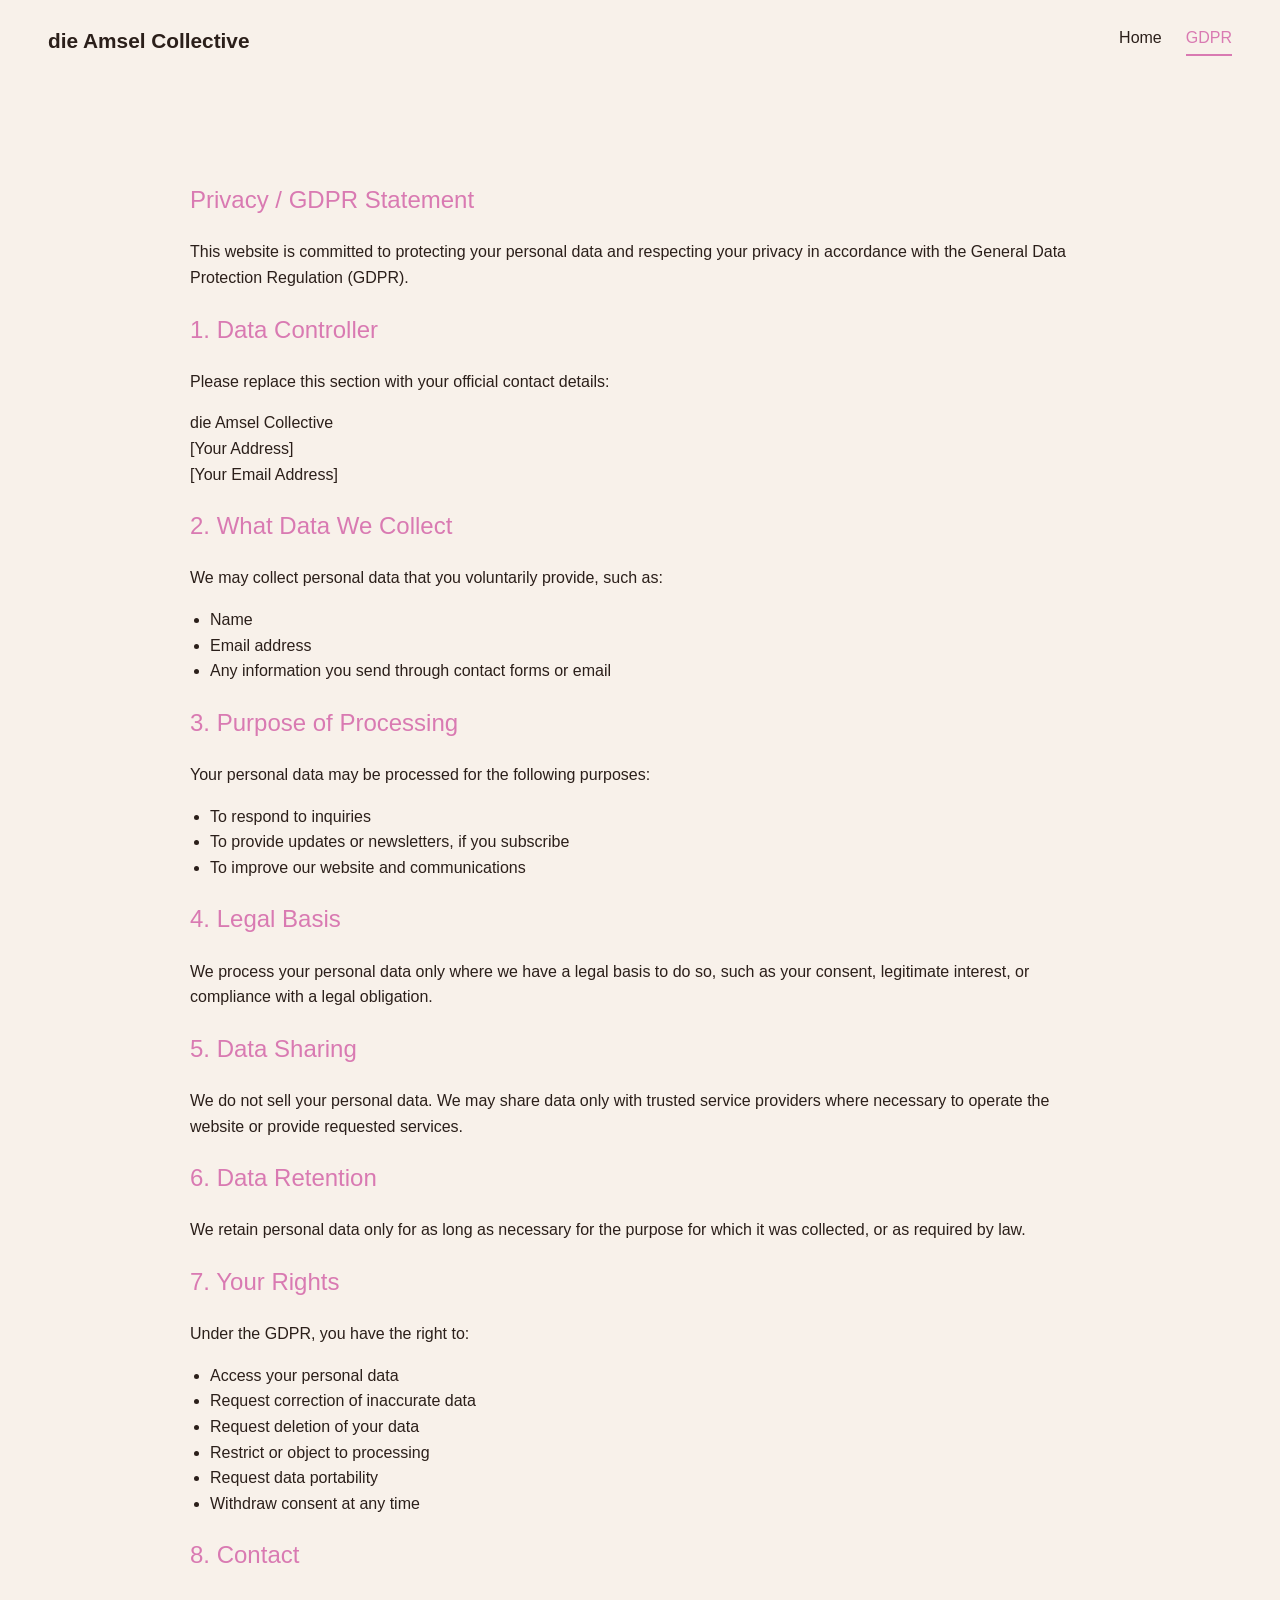
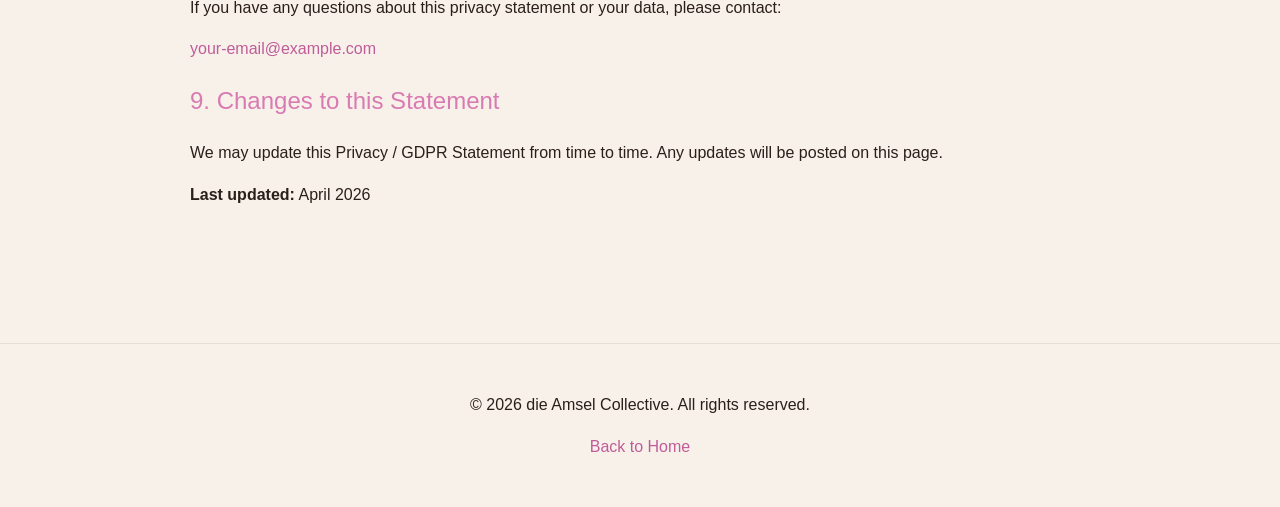
==== gdpr.html @ 1789cdad "Add initial landing page and GDPR page" ====
<!DOCTYPE html>
<html lang="en">
<head>
  <meta charset="UTF-8" />
  <meta name="viewport" content="width=device-width, initial-scale=1.0" />
  <title>GDPR Statement | die Amsel Collective</title>
  <link rel="stylesheet" href="style.css" />
</head>
<body>
  <header class="site-header">
    <div class="logo">
      <a href="index.html">die Amsel Collective</a>
    </div>

    <nav class="nav">
      <a href="index.html">Home</a>
      <a href="gdpr.html" class="active">GDPR</a>
    </nav>
  </header>

  <main class="page-main">
    <section class="content-section">
      <div class="text-block">
        <h1>Privacy / GDPR Statement</h1>

        <p>
          This website is committed to protecting your personal data and
          respecting your privacy in accordance with the General Data Protection
          Regulation (GDPR).
        </p>

        <h2>1. Data Controller</h2>
        <p>
          Please replace this section with your official contact details:
        </p>
        <p>
          die Amsel Collective<br />
          [Your Address]<br />
          [Your Email Address]
        </p>

        <h2>2. What Data We Collect</h2>
        <p>
          We may collect personal data that you voluntarily provide, such as:
        </p>
        <ul>
          <li>Name</li>
          <li>Email address</li>
          <li>Any information you send through contact forms or email</li>
        </ul>

        <h2>3. Purpose of Processing</h2>
        <p>Your personal data may be processed for the following purposes:</p>
        <ul>
          <li>To respond to inquiries</li>
          <li>To provide updates or newsletters, if you subscribe</li>
          <li>To improve our website and communications</li>
        </ul>

        <h2>4. Legal Basis</h2>
        <p>
          We process your personal data only where we have a legal basis to do
          so, such as your consent, legitimate interest, or compliance with a
          legal obligation.
        </p>

        <h2>5. Data Sharing</h2>
        <p>
          We do not sell your personal data. We may share data only with trusted
          service providers where necessary to operate the website or provide
          requested services.
        </p>

        <h2>6. Data Retention</h2>
        <p>
          We retain personal data only for as long as necessary for the purpose
          for which it was collected, or as required by law.
        </p>

        <h2>7. Your Rights</h2>
        <p>Under the GDPR, you have the right to:</p>
        <ul>
          <li>Access your personal data</li>
          <li>Request correction of inaccurate data</li>
          <li>Request deletion of your data</li>
          <li>Restrict or object to processing</li>
          <li>Request data portability</li>
          <li>Withdraw consent at any time</li>
        </ul>

        <h2>8. Contact</h2>
        <p>
          If you have any questions about this privacy statement or your data,
          please contact:
        </p>
        <p>
          <a href="mailto:dieamselcollective@gmail.com">your-email@example.com</a>
        </p>

        <h2>9. Changes to this Statement</h2>
        <p>
          We may update this Privacy / GDPR Statement from time to time. Any
          updates will be posted on this page.
        </p>

        <p><strong>Last updated:</strong> April 2026</p>
      </div>
    </section>
  </main>

  <footer class="site-footer">
    <p>&copy; 2026 die Amsel Collective. All rights reserved.</p>
    <p><a href="index.html">Back to Home</a></p>
  </footer>
</body>
</html>
---- style.css ----
:root {
  --bg: #f8f1ea;
  --text: #2b1f1a;
  --accent: #d97ab2;
  --accent-dark: #bf5c99;
  --white: #ffffff;
}

* {
  box-sizing: border-box;
}

body {
  margin: 0;
  font-family: Arial, sans-serif;
  background-color: var(--bg);
  color: var(--text);
  line-height: 1.6;
}

a {
  color: var(--accent-dark);
  text-decoration: none;
}

a:hover {
  text-decoration: underline;
}

.site-header {
  display: flex;
  justify-content: space-between;
  align-items: center;
  padding: 24px 48px;
  background-color: var(--bg);
  position: sticky;
  top: 0;
  z-index: 100;
}

.logo a {
  font-size: 1.3rem;
  font-weight: bold;
  color: var(--text);
}

.nav {
  display: flex;
  gap: 24px;
  flex-wrap: wrap;
}

.nav a {
  color: var(--text);
  padding-bottom: 4px;
}

.nav a.active,
.nav a:hover {
  color: var(--accent);
  border-bottom: 2px solid var(--accent);
}

.hero {
  min-height: 70vh;
  display: flex;
  align-items: center;
  justify-content: center;
  padding: 80px 24px;
  text-align: center;
}

.hero-content {
  max-width: 850px;
}

.hero h1 {
  font-size: 3rem;
  color: var(--accent);
  margin-bottom: 24px;
  font-weight: 300;
}

.hero p {
  font-size: 1.2rem;
  margin-bottom: 32px;
}

.hero-buttons {
  display: flex;
  justify-content: center;
  gap: 16px;
  flex-wrap: wrap;
}

.btn {
  display: inline-block;
  background-color: var(--accent);
  color: var(--white);
  padding: 12px 24px;
  border-radius: 10px;
  font-weight: bold;
  transition: background-color 0.2s ease;
}

.btn:hover {
  background-color: var(--accent-dark);
  text-decoration: none;
}

.btn-secondary {
  background-color: transparent;
  color: var(--accent-dark);
  border: 2px solid var(--accent);
}

.btn-secondary:hover {
  background-color: rgba(217, 122, 178, 0.1);
}

.content-section {
  padding: 80px 24px;
  display: flex;
  justify-content: center;
}

.text-block {
  max-width: 900px;
  width: 100%;
}

.text-block h1,
.text-block h2 {
  color: var(--accent);
  font-weight: 400;
}

.site-footer {
  text-align: center;
  padding: 32px 24px;
  border-top: 1px solid rgba(0, 0, 0, 0.08);
  margin-top: 40px;
}

.page-main {
  min-height: 70vh;
}

ul {
  padding-left: 20px;
}

@media (max-width: 768px) {
  .site-header {
    flex-direction: column;
    gap: 16px;
    padding: 20px;
  }

  .nav {
    justify-content: center;
  }

  .hero h1 {
    font-size: 2.2rem;
  }

  .hero p {
    font-size: 1rem;
  }
}
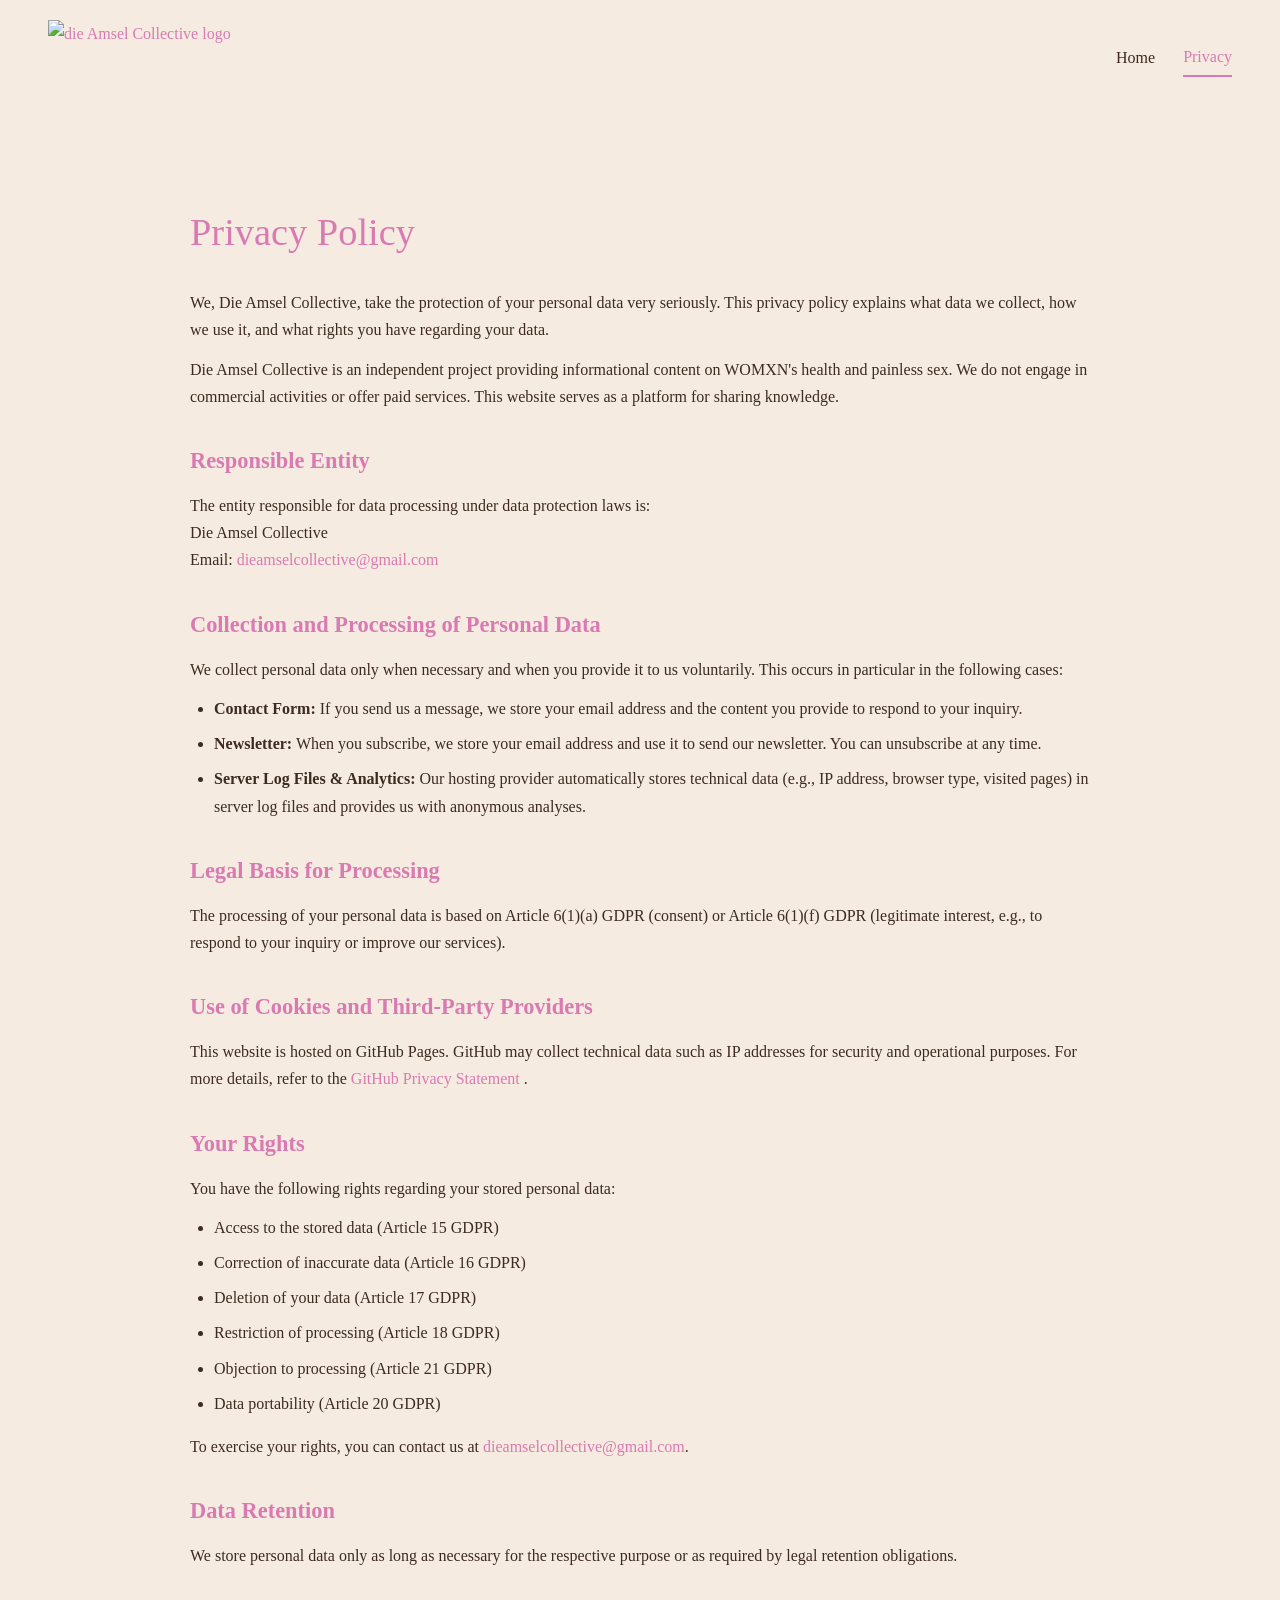
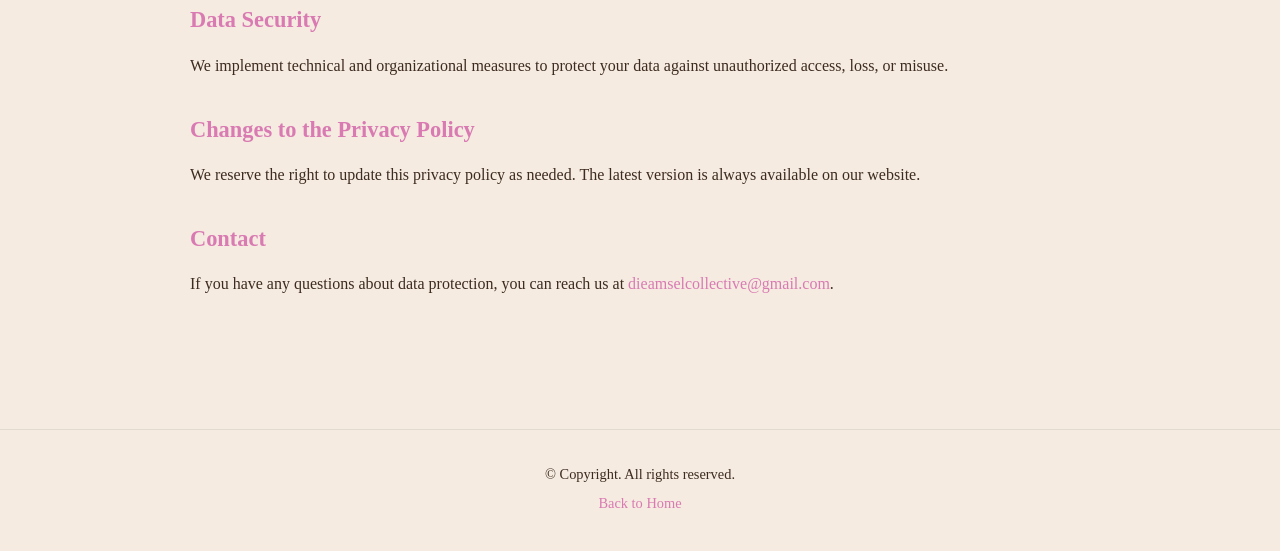
==== commit 5aef97d8: "Improve landing page, GDPR page, and styling" ====
--- a/gdpr.html
+++ b/gdpr.html
@@ -3,114 +3,138 @@
 <head>
   <meta charset="UTF-8" />
   <meta name="viewport" content="width=device-width, initial-scale=1.0" />
-  <title>GDPR Statement | die Amsel Collective</title>
+  <title>Privacy Policy | die Amsel Collective</title>
   <link rel="stylesheet" href="style.css" />
 </head>
 <body>
+
   <header class="site-header">
     <div class="logo">
-      <a href="index.html">die Amsel Collective</a>
+      <a href="index.html">
+        <img src="assets/images/logo.png" alt="die Amsel Collective logo" />
+      </a>
     </div>
-
     <nav class="nav">
       <a href="index.html">Home</a>
-      <a href="gdpr.html" class="active">GDPR</a>
+      <a href="gdpr.html" class="active">Privacy</a>
     </nav>
   </header>
 
   <main class="page-main">
     <section class="content-section">
       <div class="text-block">
-        <h1>Privacy / GDPR Statement</h1>
+
+        <h1>Privacy Policy</h1>
 
         <p>
-          This website is committed to protecting your personal data and
-          respecting your privacy in accordance with the General Data Protection
-          Regulation (GDPR).
+          We, Die Amsel Collective, take the protection of your personal data
+          very seriously. This privacy policy explains what data we collect, how
+          we use it, and what rights you have regarding your data.
+        </p>
+        <p>
+          Die Amsel Collective is an independent project providing informational
+          content on WOMXN's health and painless sex. We do not engage in
+          commercial activities or offer paid services. This website serves as a
+          platform for sharing knowledge.
         </p>
 
-        <h2>1. Data Controller</h2>
+        <h2>Responsible Entity</h2>
         <p>
-          Please replace this section with your official contact details:
-        </p>
-        <p>
-          die Amsel Collective<br />
-          [Your Address]<br />
-          [Your Email Address]
+          The entity responsible for data processing under data protection laws is:<br />
+          Die Amsel Collective<br />
+          Email:
+          <a href="mailto:dieamselcollective@gmail.com">dieamselcollective@gmail.com</a>
         </p>
 
-        <h2>2. What Data We Collect</h2>
+        <h2>Collection and Processing of Personal Data</h2>
         <p>
-          We may collect personal data that you voluntarily provide, such as:
+          We collect personal data only when necessary and when you provide it
+          to us voluntarily. This occurs in particular in the following cases:
         </p>
         <ul>
-          <li>Name</li>
-          <li>Email address</li>
-          <li>Any information you send through contact forms or email</li>
+          <li>
+            <strong>Contact Form:</strong> If you send us a message, we store
+            your email address and the content you provide to respond to your
+            inquiry.
+          </li>
+          <li>
+            <strong>Newsletter:</strong> When you subscribe, we store your email
+            address and use it to send our newsletter. You can unsubscribe at any
+            time.
+          </li>
+          <li>
+            <strong>Server Log Files &amp; Analytics:</strong> Our hosting
+            provider automatically stores technical data (e.g., IP address,
+            browser type, visited pages) in server log files and provides us with
+            anonymous analyses.
+          </li>
         </ul>
 
-        <h2>3. Purpose of Processing</h2>
-        <p>Your personal data may be processed for the following purposes:</p>
-        <ul>
-          <li>To respond to inquiries</li>
-          <li>To provide updates or newsletters, if you subscribe</li>
-          <li>To improve our website and communications</li>
-        </ul>
-
-        <h2>4. Legal Basis</h2>
+        <h2>Legal Basis for Processing</h2>
         <p>
-          We process your personal data only where we have a legal basis to do
-          so, such as your consent, legitimate interest, or compliance with a
-          legal obligation.
+          The processing of your personal data is based on Article 6(1)(a) GDPR
+          (consent) or Article 6(1)(f) GDPR (legitimate interest, e.g., to
+          respond to your inquiry or improve our services).
         </p>
 
-        <h2>5. Data Sharing</h2>
+        <h2>Use of Cookies and Third-Party Providers</h2>
         <p>
-          We do not sell your personal data. We may share data only with trusted
-          service providers where necessary to operate the website or provide
-          requested services.
+          This website is hosted on GitHub Pages. GitHub may collect technical
+          data such as IP addresses for security and operational purposes. For
+          more details, refer to the
+          <a href="https://docs.github.com/en/site-policy/privacy-policies/github-general-privacy-statement"
+             target="_blank" rel="noopener noreferrer">
+            GitHub Privacy Statement
+          </a>.
         </p>
 
-        <h2>6. Data Retention</h2>
+        <h2>Your Rights</h2>
+        <p>You have the following rights regarding your stored personal data:</p>
+        <ul>
+          <li>Access to the stored data (Article 15 GDPR)</li>
+          <li>Correction of inaccurate data (Article 16 GDPR)</li>
+          <li>Deletion of your data (Article 17 GDPR)</li>
+          <li>Restriction of processing (Article 18 GDPR)</li>
+          <li>Objection to processing (Article 21 GDPR)</li>
+          <li>Data portability (Article 20 GDPR)</li>
+        </ul>
         <p>
-          We retain personal data only for as long as necessary for the purpose
-          for which it was collected, or as required by law.
+          To exercise your rights, you can contact us at
+          <a href="mailto:dieamselcollective@gmail.com">dieamselcollective@gmail.com</a>.
         </p>
 
-        <h2>7. Your Rights</h2>
-        <p>Under the GDPR, you have the right to:</p>
-        <ul>
-          <li>Access your personal data</li>
-          <li>Request correction of inaccurate data</li>
-          <li>Request deletion of your data</li>
-          <li>Restrict or object to processing</li>
-          <li>Request data portability</li>
-          <li>Withdraw consent at any time</li>
-        </ul>
-
-        <h2>8. Contact</h2>
+        <h2>Data Retention</h2>
         <p>
-          If you have any questions about this privacy statement or your data,
-          please contact:
-        </p>
-        <p>
-          <a href="mailto:dieamselcollective@gmail.com">your-email@example.com</a>
+          We store personal data only as long as necessary for the respective
+          purpose or as required by legal retention obligations.
         </p>
 
-        <h2>9. Changes to this Statement</h2>
+        <h2>Data Security</h2>
         <p>
-          We may update this Privacy / GDPR Statement from time to time. Any
-          updates will be posted on this page.
+          We implement technical and organizational measures to protect your data
+          against unauthorized access, loss, or misuse.
         </p>
 
-        <p><strong>Last updated:</strong> April 2026</p>
+        <h2>Changes to the Privacy Policy</h2>
+        <p>
+          We reserve the right to update this privacy policy as needed. The
+          latest version is always available on our website.
+        </p>
+
+        <h2>Contact</h2>
+        <p>
+          If you have any questions about data protection, you can reach us at
+          <a href="mailto:dieamselcollective@gmail.com">dieamselcollective@gmail.com</a>.
+        </p>
+
       </div>
     </section>
   </main>
 
   <footer class="site-footer">
-    <p>&copy; 2026 die Amsel Collective. All rights reserved.</p>
+    <p>&copy; Copyright. All rights reserved.</p>
     <p><a href="index.html">Back to Home</a></p>
   </footer>
+
 </body>
 </html>
--- a/style.css
+++ b/style.css
@@ -1,25 +1,31 @@
+/* ===== VARIABLES ===== */
 :root {
-  --bg: #f8f1ea;
-  --text: #2b1f1a;
+  --bg: #f5ebe0;
+  --text: #3d2b1f;
   --accent: #d97ab2;
-  --accent-dark: #bf5c99;
+  --accent-dark: #c25a93;
+  --accent-light: #e8a4cb;
   --white: #ffffff;
-}
-
+  --gray: #6b6b6b;
+  --dark-bg: #5a5a5a;
+}
+
+/* ===== RESET ===== */
 * {
   box-sizing: border-box;
+  margin: 0;
+  padding: 0;
 }
 
 body {
-  margin: 0;
-  font-family: Arial, sans-serif;
+  font-family: Georgia, 'Times New Roman', serif;
   background-color: var(--bg);
   color: var(--text);
-  line-height: 1.6;
+  line-height: 1.7;
 }
 
 a {
-  color: var(--accent-dark);
+  color: var(--accent);
   text-decoration: none;
 }
 
@@ -27,95 +33,386 @@
   text-decoration: underline;
 }
 
+img {
+  max-width: 100%;
+  display: block;
+}
+
+/* ===== HEADER ===== */
 .site-header {
   display: flex;
   justify-content: space-between;
   align-items: center;
-  padding: 24px 48px;
+  padding: 20px 48px;
   background-color: var(--bg);
   position: sticky;
   top: 0;
   z-index: 100;
 }
 
-.logo a {
-  font-size: 1.3rem;
-  font-weight: bold;
-  color: var(--text);
+.logo img {
+  height: 80px;
+  width: auto;
 }
 
 .nav {
   display: flex;
-  gap: 24px;
-  flex-wrap: wrap;
+  gap: 28px;
+  align-items: center;
 }
 
 .nav a {
   color: var(--text);
+  font-size: 1rem;
   padding-bottom: 4px;
-}
-
-.nav a.active,
+  transition: color 0.2s;
+}
+
+.nav a.active {
+  color: var(--accent);
+  border-bottom: 2px solid var(--accent);
+}
+
 .nav a:hover {
   color: var(--accent);
-  border-bottom: 2px solid var(--accent);
-}
-
+  text-decoration: none;
+}
+
+/* ===== HERO ===== */
 .hero {
-  min-height: 70vh;
+  min-height: 55vh;
   display: flex;
   align-items: center;
   justify-content: center;
-  padding: 80px 24px;
+  padding: 60px 48px;
   text-align: center;
 }
 
 .hero-content {
-  max-width: 850px;
+  max-width: 780px;
 }
 
 .hero h1 {
-  font-size: 3rem;
+  font-size: 2.6rem;
+  font-weight: 300;
   color: var(--accent);
   margin-bottom: 24px;
-  font-weight: 300;
 }
 
 .hero p {
-  font-size: 1.2rem;
+  font-size: 1rem;
+  text-align: left;
   margin-bottom: 32px;
-}
-
-.hero-buttons {
-  display: flex;
+  color: var(--text);
+  line-height: 1.8;
+}
+
+.hero-icons {
+  display: flex;
+  align-items: center;
   justify-content: center;
   gap: 16px;
   flex-wrap: wrap;
 }
 
+.icon-link {
+  display: inline-flex;
+  align-items: center;
+  justify-content: center;
+  width: 48px;
+  height: 48px;
+  border: 1.5px solid var(--accent);
+  border-radius: 6px;
+  transition: background 0.2s;
+}
+
+.icon-link:hover {
+  background: rgba(217, 122, 178, 0.15);
+}
+
+/* ===== BUTTONS ===== */
 .btn {
   display: inline-block;
-  background-color: var(--accent);
+  padding: 10px 24px;
+  border-radius: 4px;
+  font-size: 1rem;
+  cursor: pointer;
+  transition: all 0.2s;
+  border: none;
+  font-family: inherit;
+}
+
+.btn-outline {
+  background: transparent;
+  color: var(--text);
+  border: 1.5px solid var(--accent);
+}
+
+.btn-outline:hover {
+  background: rgba(217, 122, 178, 0.15);
+  text-decoration: none;
+}
+
+.btn-pink-full {
+  background: var(--accent-light);
+  color: var(--text);
+  width: 100%;
+  padding: 14px;
+  font-size: 1.1rem;
+  font-weight: bold;
+  border: none;
+  border-radius: 4px;
+  cursor: pointer;
+  font-family: inherit;
+  transition: background 0.2s;
+}
+
+.btn-pink-full:hover {
+  background: var(--accent);
   color: var(--white);
-  padding: 12px 24px;
-  border-radius: 10px;
+}
+
+/* ===== ABOUT SECTION ===== */
+.about-section {
+  padding: 80px 48px;
+}
+
+.about-grid {
+  display: grid;
+  grid-template-columns: 1fr 1fr;
+  gap: 48px;
+  max-width: 1100px;
+  margin: 0 auto;
+  align-items: center;
+}
+
+.accent-bar {
+  width: 4px;
+  height: 40px;
+  background: var(--accent);
+  margin-bottom: 16px;
+}
+
+.about-text h2 {
+  font-size: 2rem;
+  font-weight: 300;
+  color: var(--accent);
+  margin-bottom: 20px;
+}
+
+.about-text p {
+  margin-bottom: 16px;
+  text-align: justify;
+  font-size: 0.95rem;
+}
+
+.about-text .btn {
+  margin-top: 8px;
+}
+
+.about-image img {
+  width: 100%;
+  height: 450px;
+  object-fit: cover;
+}
+
+.photo-credit {
+  font-size: 0.75rem;
+  color: var(--gray);
+  margin-top: 6px;
+  text-align: right;
+  font-style: italic;
+}
+
+/* ===== HELP SECTION ===== */
+.help-section {
+  padding: 80px 48px;
+  text-align: center;
+}
+
+.help-header {
+  margin-bottom: 48px;
+}
+
+.help-header h2 {
+  font-size: 2.4rem;
+  font-weight: 300;
+  color: var(--accent);
+  margin-bottom: 12px;
+}
+
+.help-header p {
+  font-size: 1.05rem;
+  color: var(--gray);
+  margin-bottom: 20px;
+}
+
+.help-grid {
+  display: grid;
+  grid-template-columns: 1fr 1fr;
+  gap: 40px 32px;
+  max-width: 1000px;
+  margin: 0 auto;
+}
+
+.help-card {
+  text-align: center;
+}
+
+.help-card img {
+  width: 100%;
+  height: 300px;
+  object-fit: cover;
+  margin-bottom: 16px;
+  background-color: #e0d5ca;
+}
+
+.help-card h3 {
+  font-size: 1.3rem;
+  font-weight: 300;
+  color: var(--accent);
+  margin-bottom: 8px;
+}
+
+.help-card p {
+  font-size: 0.95rem;
+  color: var(--gray);
+  max-width: 400px;
+  margin: 0 auto;
+}
+
+/* ===== TESTIMONIALS ===== */
+.testimonials-section {
+  background: var(--dark-bg);
+  padding: 80px 48px;
+}
+
+.testimonials-grid {
+  display: grid;
+  grid-template-columns: repeat(3, 1fr);
+  gap: 24px;
+  max-width: 1100px;
+  margin: 0 auto;
+}
+
+.testimonial-card {
+  background: var(--accent-light);
+  padding: 36px 28px;
+  text-align: center;
+  display: flex;
+  flex-direction: column;
+  justify-content: center;
+  min-height: 180px;
+}
+
+.testimonial-card .quote {
+  font-style: italic;
+  font-size: 0.95rem;
+  color: var(--white);
+  margin-bottom: 20px;
+  line-height: 1.6;
+}
+
+.testimonial-card .author {
+  font-size: 0.85rem;
+  color: var(--white);
   font-weight: bold;
-  transition: background-color 0.2s ease;
-}
-
-.btn:hover {
-  background-color: var(--accent-dark);
-  text-decoration: none;
-}
-
-.btn-secondary {
-  background-color: transparent;
+}
+
+/* ===== CONTACT ===== */
+.contact-section {
+  padding: 80px 48px;
+  max-width: 800px;
+  margin: 0 auto;
+}
+
+.contact-section h2 {
+  font-size: 2.4rem;
+  font-weight: 300;
+  color: var(--accent);
+  text-align: center;
+  margin-bottom: 40px;
+}
+
+.contact-form-wrapper,
+.newsletter-form-wrapper {
+  display: flex;
+  flex-direction: column;
+  gap: 12px;
+}
+
+.contact-form-wrapper label,
+.newsletter-form-wrapper label {
+  font-size: 0.95rem;
+  color: var(--text);
+  margin-top: 8px;
+}
+
+.contact-form-wrapper input,
+.contact-form-wrapper textarea,
+.newsletter-form-wrapper input {
+  width: 100%;
+  padding: 12px;
+  border: 1.5px solid var(--text);
+  background: transparent;
+  font-size: 1rem;
+  font-family: inherit;
+  color: var(--text);
+}
+
+.contact-form-wrapper textarea {
+  resize: vertical;
+}
+
+.consent-row {
+  display: flex;
+  align-items: flex-start;
+  gap: 10px;
+  margin-top: 16px;
+}
+
+.consent-row input[type="checkbox"] {
+  width: 20px;
+  height: 20px;
+  margin-top: 3px;
+  flex-shrink: 0;
+}
+
+.consent-label {
+  font-size: 0.9rem;
+  color: var(--accent);
+  line-height: 1.5;
+}
+
+.required-note {
+  font-size: 0.85rem;
   color: var(--accent-dark);
-  border: 2px solid var(--accent);
-}
-
-.btn-secondary:hover {
-  background-color: rgba(217, 122, 178, 0.1);
+  margin-top: 4px;
+}
+
+.contact-email {
+  margin-top: 24px;
+  font-size: 0.95rem;
+}
+
+/* ===== NEWSLETTER ===== */
+.newsletter-section {
+  padding: 80px 48px;
+  max-width: 700px;
+  margin: 0 auto;
+}
+
+.newsletter-section h2 {
+  font-size: 2.4rem;
+  font-weight: 300;
+  color: var(--accent);
+  text-align: center;
+  margin-bottom: 40px;
+}
+
+/* ===== CONTENT / GDPR ===== */
+.page-main {
+  min-height: 70vh;
 }
 
 .content-section {
@@ -129,43 +426,98 @@
   width: 100%;
 }
 
-.text-block h1,
+.text-block h1 {
+  font-size: 2.4rem;
+  font-weight: 300;
+  color: var(--accent);
+  margin-bottom: 24px;
+}
+
 .text-block h2 {
-  color: var(--accent);
-  font-weight: 400;
-}
-
+  font-size: 1.4rem;
+  font-weight: 600;
+  color: var(--accent);
+  margin-top: 32px;
+  margin-bottom: 12px;
+}
+
+.text-block p {
+  margin-bottom: 12px;
+}
+
+.text-block ul {
+  padding-left: 24px;
+  margin-bottom: 16px;
+}
+
+.text-block li {
+  margin-bottom: 8px;
+}
+
+/* ===== FOOTER ===== */
 .site-footer {
   text-align: center;
   padding: 32px 24px;
   border-top: 1px solid rgba(0, 0, 0, 0.08);
   margin-top: 40px;
-}
-
-.page-main {
-  min-height: 70vh;
-}
-
-ul {
-  padding-left: 20px;
-}
-
+  font-size: 0.9rem;
+}
+
+.site-footer p {
+  margin-bottom: 4px;
+}
+
+/* ===== RESPONSIVE ===== */
 @media (max-width: 768px) {
   .site-header {
     flex-direction: column;
     gap: 16px;
-    padding: 20px;
+    padding: 16px 20px;
   }
 
   .nav {
     justify-content: center;
+    gap: 16px;
+  }
+
+  .hero {
+    padding: 40px 20px;
   }
 
   .hero h1 {
-    font-size: 2.2rem;
-  }
-
-  .hero p {
-    font-size: 1rem;
+    font-size: 2rem;
+  }
+
+  .about-section {
+    padding: 60px 20px;
+  }
+
+  .about-grid {
+    grid-template-columns: 1fr;
+  }
+
+  .about-image img {
+    height: 300px;
+  }
+
+  .help-section {
+    padding: 60px 20px;
+  }
+
+  .help-grid {
+    grid-template-columns: 1fr;
+  }
+
+  .testimonials-section {
+    padding: 60px 20px;
+  }
+
+  .testimonials-grid {
+    grid-template-columns: 1fr;
+  }
+
+  .contact-section,
+  .newsletter-section {
+    padding: 60px 20px;
   }
 }
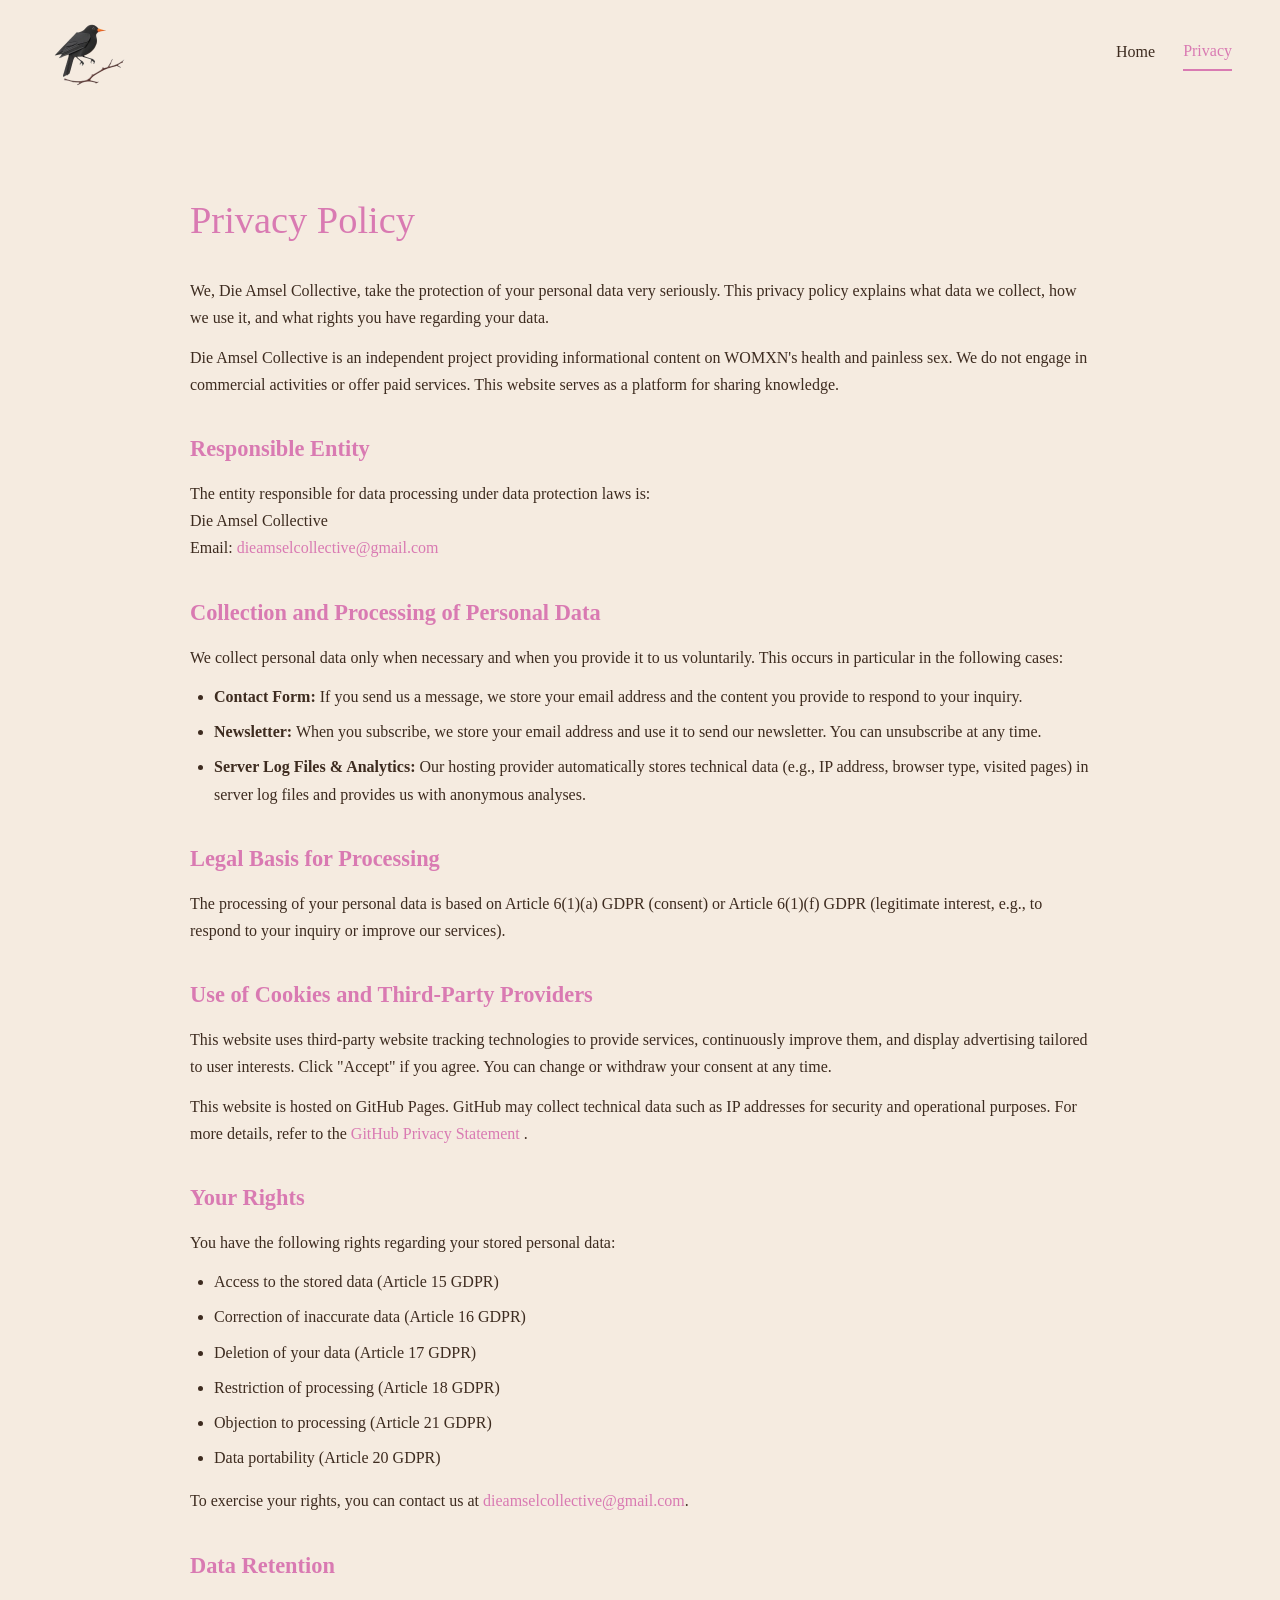
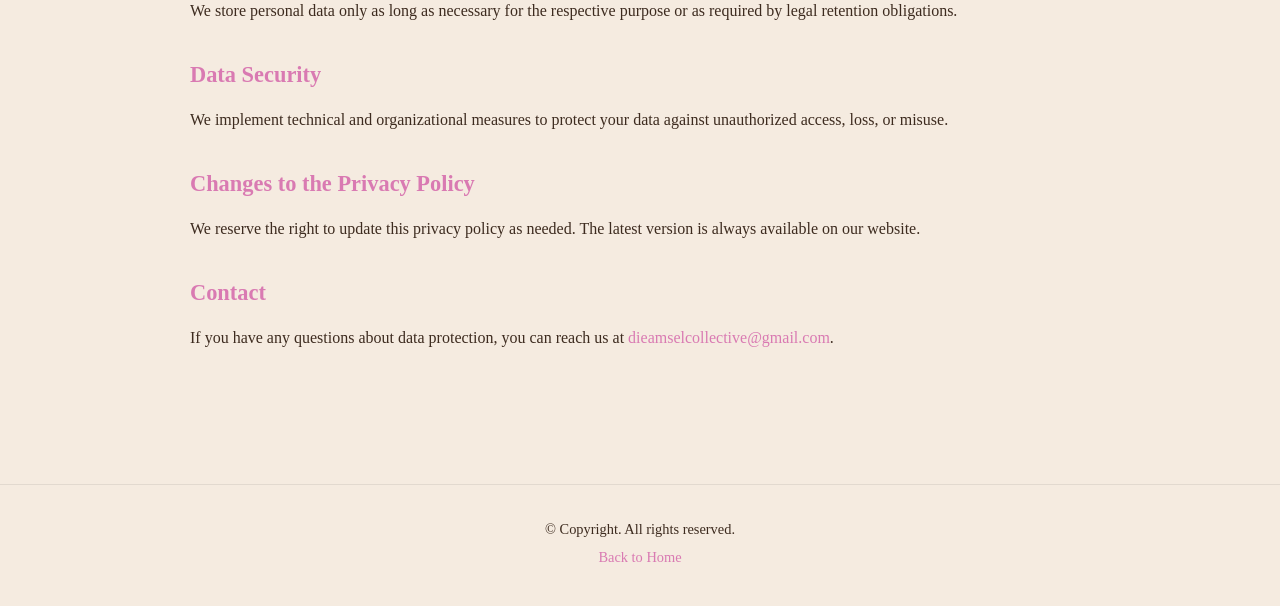
==== commit c681ba5e: "Update GDPR cookie declaration and button layout/colors" ====
--- a/gdpr.html
+++ b/gdpr.html
@@ -79,6 +79,12 @@
 
         <h2>Use of Cookies and Third-Party Providers</h2>
         <p>
+          This website uses third-party website tracking technologies to provide
+          services, continuously improve them, and display advertising tailored
+          to user interests. Click "Accept" if you agree. You can change or
+          withdraw your consent at any time.
+        </p>
+        <p>
           This website is hosted on GitHub Pages. GitHub may collect technical
           data such as IP addresses for security and operational purposes. For
           more details, refer to the
--- a/style.css
+++ b/style.css
@@ -4,7 +4,7 @@
   --text: #3d2b1f;
   --accent: #d97ab2;
   --accent-dark: #c25a93;
-  --accent-light: #e8a4cb;
+  --accent-light: #dfa1c2;
   --white: #ffffff;
   --gray: #6b6b6b;
   --dark-bg: #5a5a5a;
@@ -33,17 +33,30 @@
   text-decoration: underline;
 }
 
+.photo-credit a {
+  color: var(--accent);
+  text-decoration: underline;
+}
+
 img {
   max-width: 100%;
   display: block;
 }
 
+html {
+  scroll-padding-top: 120px;
+}
+
+section[id] {
+  scroll-margin-top: 120px;
+}
+
 /* ===== HEADER ===== */
 .site-header {
   display: flex;
   justify-content: space-between;
   align-items: center;
-  padding: 20px 48px;
+  padding: 14px 48px;
   background-color: var(--bg);
   position: sticky;
   top: 0;
@@ -53,6 +66,7 @@
 .logo img {
   height: 80px;
   width: auto;
+  object-fit: contain;
 }
 
 .nav {
@@ -80,16 +94,17 @@
 
 /* ===== HERO ===== */
 .hero {
-  min-height: 55vh;
+  min-height: 30vh;
   display: flex;
   align-items: center;
   justify-content: center;
-  padding: 60px 48px;
+  padding: 28px 48px;
   text-align: center;
 }
 
 .hero-content {
   max-width: 780px;
+  text-align: center;
 }
 
 .hero h1 {
@@ -97,14 +112,6 @@
   font-weight: 300;
   color: var(--accent);
   margin-bottom: 24px;
-}
-
-.hero p {
-  font-size: 1rem;
-  text-align: left;
-  margin-bottom: 32px;
-  color: var(--text);
-  line-height: 1.8;
 }
 
 .hero-icons {
@@ -113,6 +120,7 @@
   justify-content: center;
   gap: 16px;
   flex-wrap: wrap;
+  margin-top: 28px;
 }
 
 .icon-link {
@@ -149,7 +157,7 @@
 }
 
 .btn-outline:hover {
-  background: rgba(217, 122, 178, 0.15);
+  background: rgba(223, 161, 194, 0.25);
   text-decoration: none;
 }
 
@@ -168,7 +176,7 @@
 }
 
 .btn-pink-full:hover {
-  background: var(--accent);
+  background: #c98aa8;
   color: var(--white);
 }
 
@@ -198,6 +206,7 @@
   font-weight: 300;
   color: var(--accent);
   margin-bottom: 20px;
+  text-align: center;
 }
 
 .about-text p {
@@ -207,7 +216,11 @@
 }
 
 .about-text .btn {
-  margin-top: 8px;
+  display: block;
+  position: relative;
+  left: 50%;
+  transform: translateX(-50%);
+  margin-top: 20px;
 }
 
 .about-image img {
@@ -216,11 +229,12 @@
   object-fit: cover;
 }
 
-.photo-credit {
+.about-image .photo-credit,
+.help-card .photo-credit {
   font-size: 0.75rem;
   color: var(--gray);
-  margin-top: 6px;
-  text-align: right;
+  margin-top: 4px;
+  text-align: center;
   font-style: italic;
 }
 
@@ -257,13 +271,16 @@
 
 .help-card {
   text-align: center;
+  display: flex;
+  flex-direction: column;
+  align-items: center;
 }
 
 .help-card img {
   width: 100%;
   height: 300px;
   object-fit: cover;
-  margin-bottom: 16px;
+  margin-bottom: 6px;
   background-color: #e0d5ca;
 }
 
@@ -279,6 +296,14 @@
   color: var(--gray);
   max-width: 400px;
   margin: 0 auto;
+}
+
+.help-card .photo-credit {
+  font-size: 0.75rem;
+  color: var(--gray);
+  margin-top: 2px;
+  text-align: center;
+  font-style: italic;
 }
 
 /* ===== TESTIMONIALS ===== */
@@ -472,7 +497,7 @@
   .site-header {
     flex-direction: column;
     gap: 16px;
-    padding: 16px 20px;
+    padding: 24px 48px;
   }
 
   .nav {
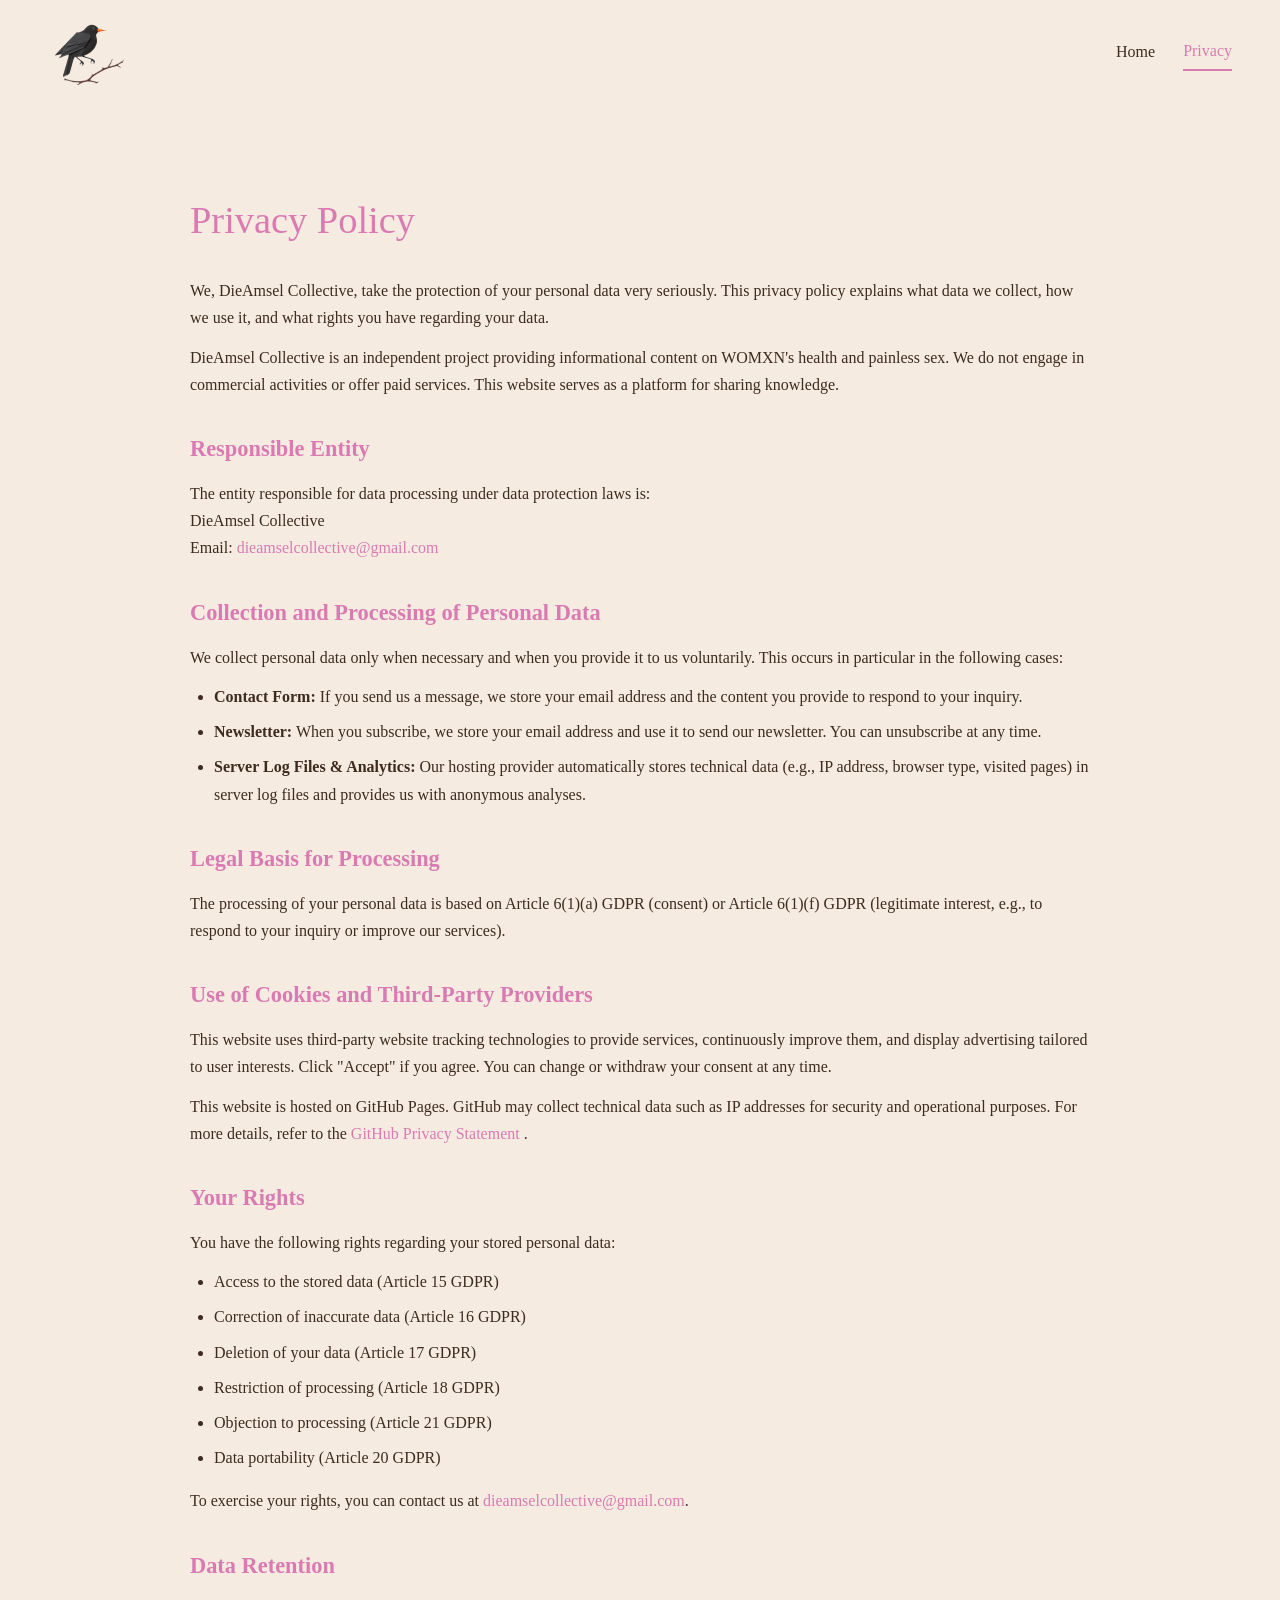
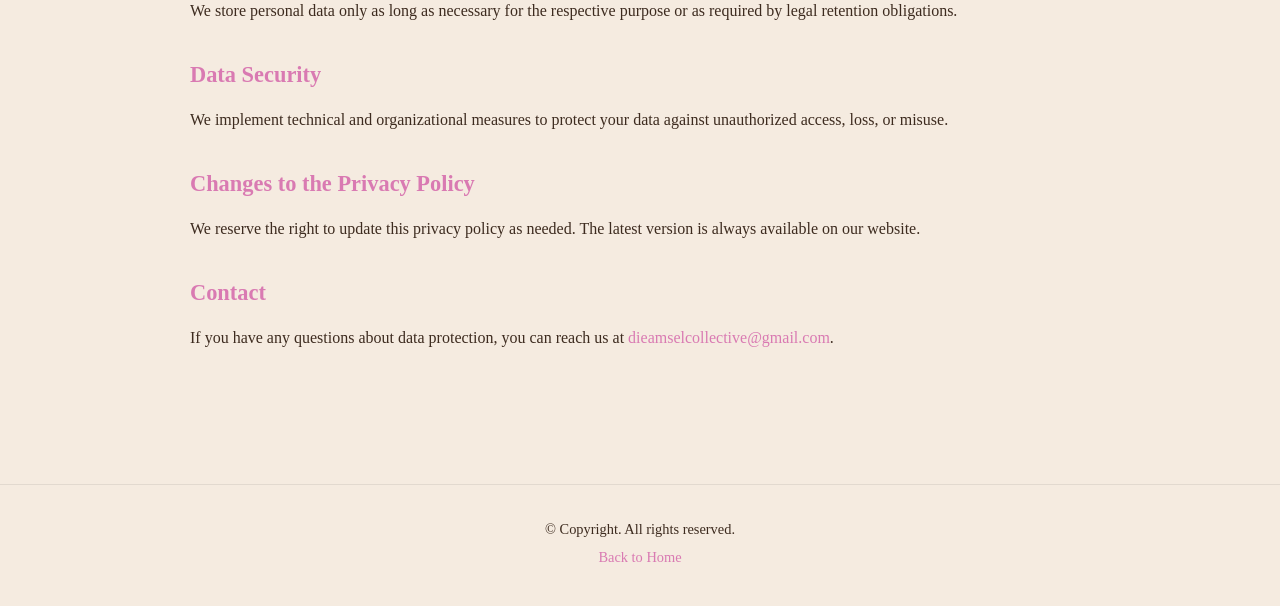
==== commit e42aa856: "Commit latest workspace changes" ====
--- a/gdpr.html
+++ b/gdpr.html
@@ -3,7 +3,7 @@
 <head>
   <meta charset="UTF-8" />
   <meta name="viewport" content="width=device-width, initial-scale=1.0" />
-  <title>Privacy Policy | die Amsel Collective</title>
+  <title>Privacy Policy | dieAmsel Collective</title>
   <link rel="stylesheet" href="style.css" />
 </head>
 <body>
@@ -11,7 +11,7 @@
   <header class="site-header">
     <div class="logo">
       <a href="index.html">
-        <img src="assets/images/logo.png" alt="die Amsel Collective logo" />
+        <img src="assets/images/logo.png" alt="dieAmsel Collective logo" />
       </a>
     </div>
     <nav class="nav">
@@ -27,12 +27,12 @@
         <h1>Privacy Policy</h1>
 
         <p>
-          We, Die Amsel Collective, take the protection of your personal data
+          We, DieAmsel Collective, take the protection of your personal data
           very seriously. This privacy policy explains what data we collect, how
           we use it, and what rights you have regarding your data.
         </p>
         <p>
-          Die Amsel Collective is an independent project providing informational
+          DieAmsel Collective is an independent project providing informational
           content on WOMXN's health and painless sex. We do not engage in
           commercial activities or offer paid services. This website serves as a
           platform for sharing knowledge.
@@ -41,7 +41,7 @@
         <h2>Responsible Entity</h2>
         <p>
           The entity responsible for data processing under data protection laws is:<br />
-          Die Amsel Collective<br />
+          DieAmsel Collective<br />
           Email:
           <a href="mailto:dieamselcollective@gmail.com">dieamselcollective@gmail.com</a>
         </p>
--- a/style.css
+++ b/style.css
@@ -158,7 +158,19 @@
 
 .btn-outline:hover {
   background: rgba(223, 161, 194, 0.25);
+  color: var(--text);
   text-decoration: none;
+}
+
+.btn-pink {
+  background: var(--accent-light);
+  color: var(--text);
+  border: none;
+}
+
+.btn-pink:hover {
+  background: var(--accent);
+  color: var(--white);
 }
 
 .btn-pink-full {
@@ -209,6 +221,10 @@
   text-align: center;
 }
 
+.about-text {
+  text-align: center;
+}
+
 .about-text p {
   margin-bottom: 16px;
   text-align: justify;
@@ -216,11 +232,8 @@
 }
 
 .about-text .btn {
-  display: block;
-  position: relative;
-  left: 50%;
-  transform: translateX(-50%);
-  margin-top: 20px;
+  display: inline-flex;
+  margin: 20px auto 0;
 }
 
 .about-image img {
